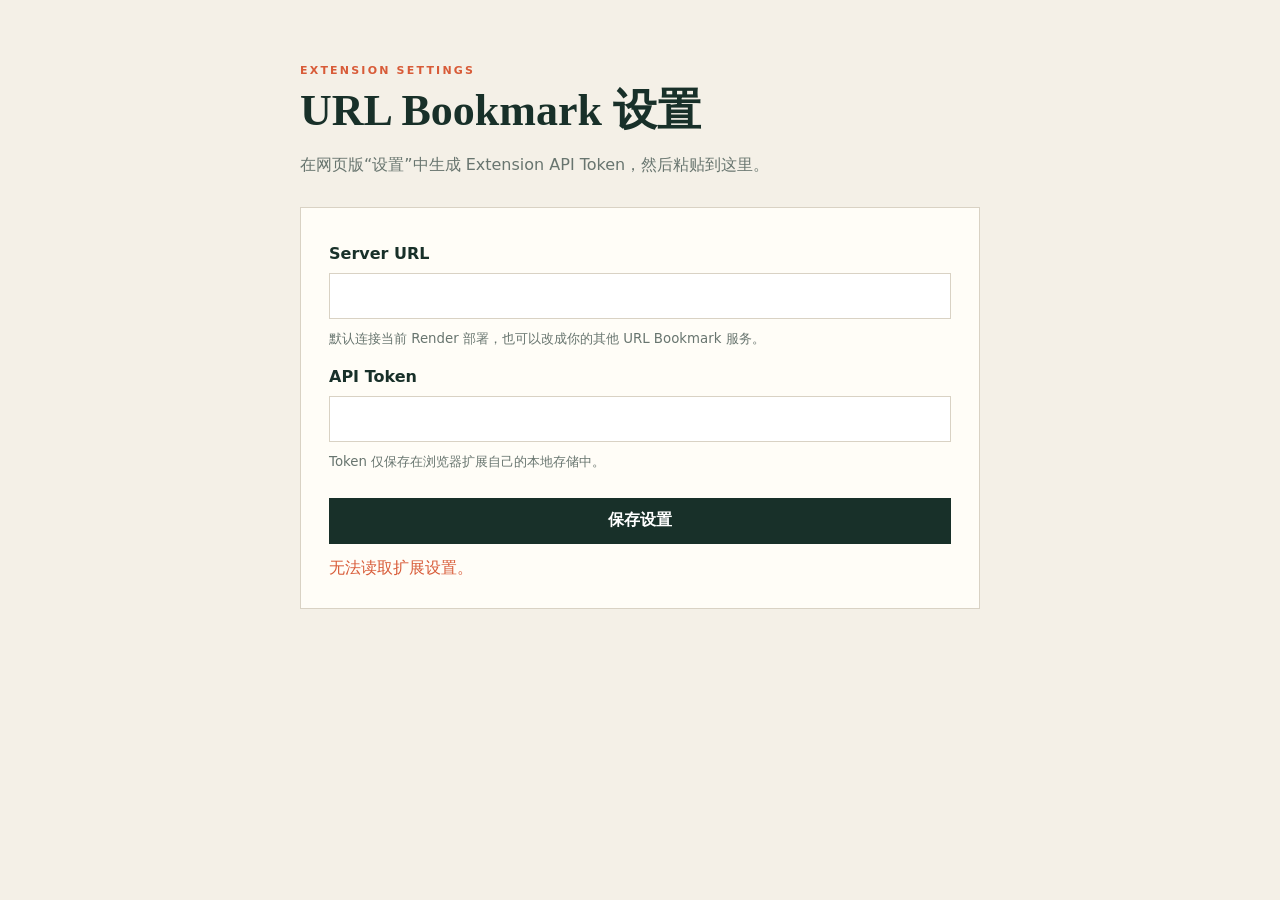
==== extension/options.html @ 23490f07 "feat: complete browser DOM capture MVP" ====
<!doctype html>
<html lang="zh-CN">
<head>
  <meta charset="utf-8">
  <meta name="viewport" content="width=device-width, initial-scale=1">
  <title>URL Bookmark 设置</title>
  <link rel="stylesheet" href="options.css">
</head>
<body>
  <main>
    <p class="eyebrow">EXTENSION SETTINGS</p>
    <h1>URL Bookmark 设置</h1>
    <p class="intro">在网页版“设置”中生成 Extension API Token，然后粘贴到这里。</p>
    <form id="settings-form">
      <label for="server-url">Server URL</label>
      <input id="server-url" name="serverUrl" type="url" required>
      <small>默认连接当前 Render 部署，也可以改成你的其他 URL Bookmark 服务。</small>

      <label for="api-token">API Token</label>
      <input id="api-token" name="apiToken" type="password" autocomplete="off" required>
      <small>Token 仅保存在浏览器扩展自己的本地存储中。</small>

      <button type="submit">保存设置</button>
      <p id="status" role="status" aria-live="polite"></p>
    </form>
  </main>
  <script src="settings.js"></script>
  <script src="options.js"></script>
</body>
</html>
---- extension/options.css ----
:root { --ink: #183029; --muted: #68756f; --paper: #f4f0e7; --card: #fffdf7; --line: #d9d2c4; --accent: #d85b38; --green: #2f6c58; }
* { box-sizing: border-box; }
body { margin: 0; color: var(--ink); background: var(--paper); font-family: Inter, ui-sans-serif, system-ui, -apple-system, "PingFang SC", sans-serif; }
main { width: min(680px, calc(100% - 40px)); margin: 64px auto; }
.eyebrow { margin: 0 0 10px; color: var(--accent); font-size: 11px; font-weight: 800; letter-spacing: .2em; }
h1 { margin: 0; font: 700 44px/1.1 Georgia, "Songti SC", serif; }
.intro { margin: 16px 0 28px; color: var(--muted); line-height: 1.7; }
form { padding: 28px; display: grid; gap: 10px; border: 1px solid var(--line); background: var(--card); }
label { margin-top: 8px; font-weight: 750; }
input { min-height: 46px; padding: 0 13px; border: 1px solid var(--line); color: var(--ink); font: inherit; }
small { color: var(--muted); line-height: 1.5; }
button { min-height: 46px; margin-top: 16px; border: 0; background: var(--ink); color: white; font: inherit; font-weight: 750; cursor: pointer; }
button:hover { background: var(--accent); }
#status { min-height: 22px; margin: 4px 0 0; }
#status.success { color: var(--green); }
#status.error { color: var(--accent); }
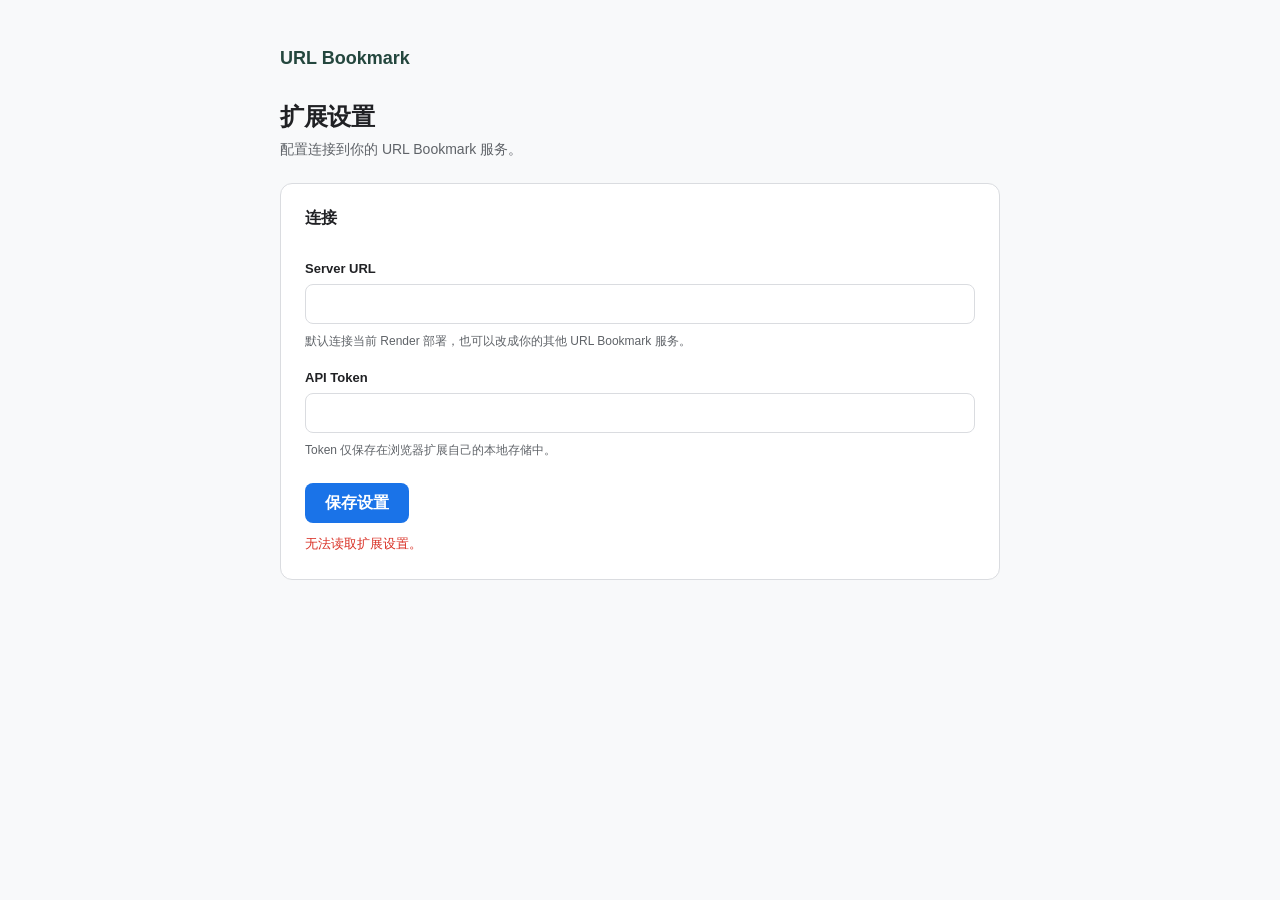
==== commit 49d5ffe8: "style: refresh web and extension UI" ====
--- a/extension/options.html
+++ b/extension/options.html
@@ -8,10 +8,11 @@
 </head>
 <body>
   <main>
-    <p class="eyebrow">EXTENSION SETTINGS</p>
-    <h1>URL Bookmark 设置</h1>
-    <p class="intro">在网页版“设置”中生成 Extension API Token，然后粘贴到这里。</p>
+    <h1>URL Bookmark</h1>
+    <h2>扩展设置</h2>
+    <p class="intro">配置连接到你的 URL Bookmark 服务。</p>
     <form id="settings-form">
+      <h3>连接</h3>
       <label for="server-url">Server URL</label>
       <input id="server-url" name="serverUrl" type="url" required>
       <small>默认连接当前 Render 部署，也可以改成你的其他 URL Bookmark 服务。</small>
--- a/extension/options.css
+++ b/extension/options.css
@@ -1,16 +1,36 @@
-:root { --ink: #183029; --muted: #68756f; --paper: #f4f0e7; --card: #fffdf7; --line: #d9d2c4; --accent: #d85b38; --green: #2f6c58; }
+:root {
+  --bg: #f8f9fa;
+  --surface: #fff;
+  --text-primary: #202124;
+  --text-secondary: #5f6368;
+  --border: #dadce0;
+  --accent: #1a73e8;
+  --accent-hover: #1b66c9;
+  --success: #188038;
+  --danger: #d93025;
+  --radius-md: 8px;
+  --radius-lg: 12px;
+}
 * { box-sizing: border-box; }
-body { margin: 0; color: var(--ink); background: var(--paper); font-family: Inter, ui-sans-serif, system-ui, -apple-system, "PingFang SC", sans-serif; }
-main { width: min(680px, calc(100% - 40px)); margin: 64px auto; }
-.eyebrow { margin: 0 0 10px; color: var(--accent); font-size: 11px; font-weight: 800; letter-spacing: .2em; }
-h1 { margin: 0; font: 700 44px/1.1 Georgia, "Songti SC", serif; }
-.intro { margin: 16px 0 28px; color: var(--muted); line-height: 1.7; }
-form { padding: 28px; display: grid; gap: 10px; border: 1px solid var(--line); background: var(--card); }
-label { margin-top: 8px; font-weight: 750; }
-input { min-height: 46px; padding: 0 13px; border: 1px solid var(--line); color: var(--ink); font: inherit; }
-small { color: var(--muted); line-height: 1.5; }
-button { min-height: 46px; margin-top: 16px; border: 0; background: var(--ink); color: white; font: inherit; font-weight: 750; cursor: pointer; }
-button:hover { background: var(--accent); }
-#status { min-height: 22px; margin: 4px 0 0; }
-#status.success { color: var(--green); }
-#status.error { color: var(--accent); }
+body {
+  margin: 0;
+  color: var(--text-primary);
+  background: var(--bg);
+  font-family: -apple-system, BlinkMacSystemFont, "Segoe UI", Roboto, "Helvetica Neue", Arial, "Noto Sans SC", sans-serif;
+}
+main { width: min(720px, calc(100% - 40px)); margin: 48px auto; }
+h1 { margin: 0 0 32px; color: #24473e; font-size: 18px; font-weight: 650; }
+h2 { margin: 0; font-size: 24px; font-weight: 600; letter-spacing: -.02em; }
+.intro { margin: 8px 0 24px; color: var(--text-secondary); font-size: 14px; }
+form { padding: 24px; display: grid; gap: 8px; border: 1px solid var(--border); border-radius: var(--radius-lg); background: var(--surface); }
+form h3 { margin: 0 0 12px; font-size: 16px; font-weight: 600; }
+label { margin-top: 12px; font-size: 13px; font-weight: 600; }
+input { min-height: 40px; padding: 0 12px; border: 1px solid var(--border); border-radius: var(--radius-md); color: var(--text-primary); background: white; font: inherit; }
+input:focus { outline: none; border-color: var(--accent); box-shadow: 0 0 0 1px var(--accent); }
+small { color: var(--text-secondary); font-size: 12px; line-height: 1.5; }
+button { width: max-content; min-height: 40px; margin-top: 16px; padding: 0 20px; border: 0; border-radius: var(--radius-md); background: var(--accent); color: white; font: inherit; font-weight: 600; cursor: pointer; }
+button:hover { background: var(--accent-hover); }
+button:focus-visible { outline: 2px solid var(--accent); outline-offset: 2px; }
+#status { min-height: 20px; margin: 4px 0 0; font-size: 13px; }
+#status.success { color: var(--success); }
+#status.error { color: var(--danger); }
